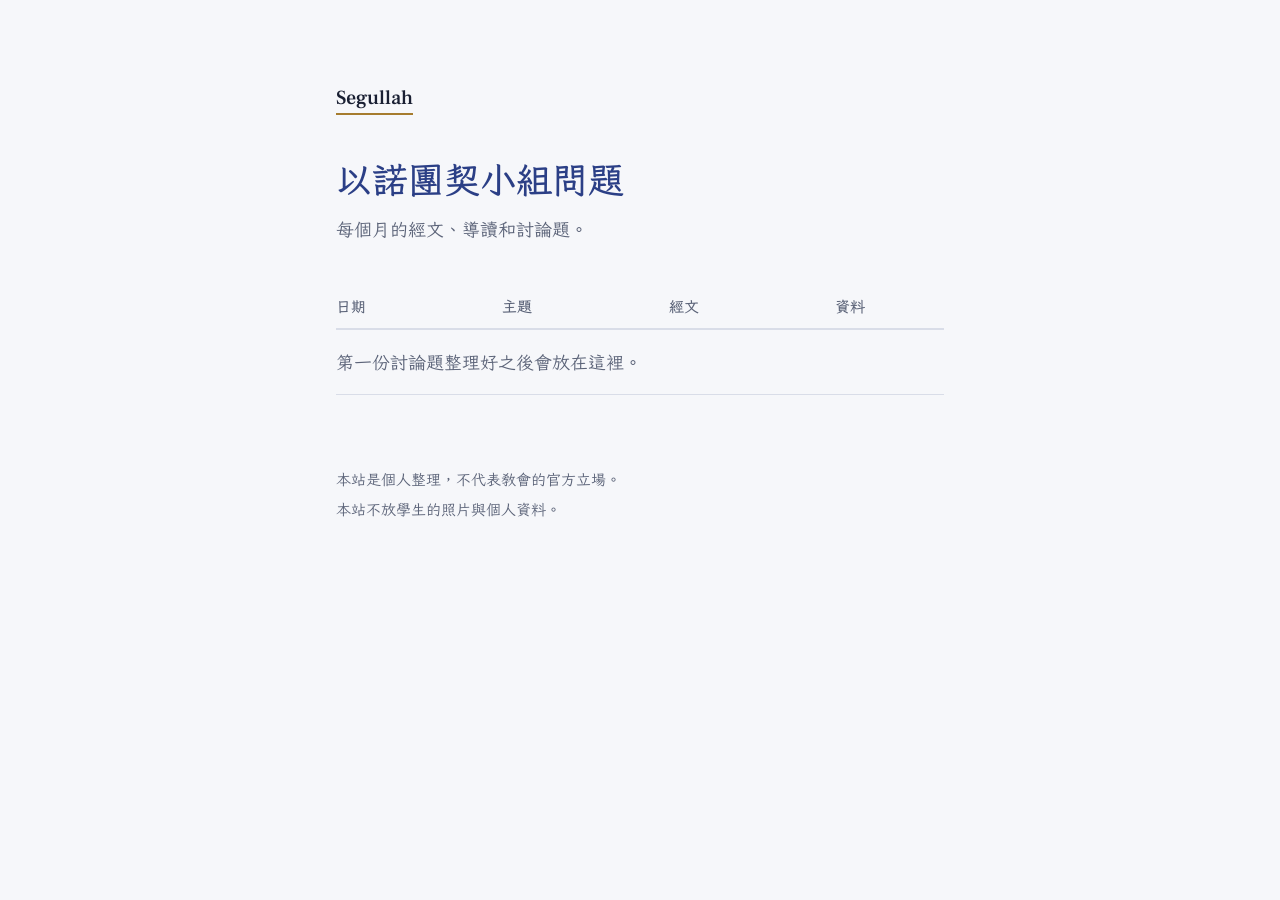
==== enoch-fellowship/index.html @ c88aff10 "其他服事：新增以諾團契小組問題列表頁 Co-Authored-By: Claude Opus 5.5 <noreply@anthropic.com> Claude-Session: https://c" ====
<!doctype html>
<html lang="zh-Hant-TW">
<head>
<meta charset="utf-8">
<meta name="viewport" content="width=device-width, initial-scale=1">
<title>以諾團契小組問題｜Segullah</title>
<meta name="description" content="以諾團契小組問題：每個月的經文、導讀和討論題。">
<link rel="icon" href="data:image/svg+xml,%3Csvg xmlns='http://www.w3.org/2000/svg' viewBox='0 0 64 64'%3E%3Crect width='64' height='64' rx='12' fill='%232B3F86'/%3E%3Ctext x='32' y='46' font-size='40' text-anchor='middle' fill='%23F6F7FA' font-family='serif'%3E%D7%A1%3C/text%3E%3C/svg%3E">
<link rel="preconnect" href="https://fonts.googleapis.com">
<link rel="preconnect" href="https://fonts.gstatic.com" crossorigin>
<link href="https://fonts.googleapis.com/css2?family=Frank+Ruhl+Libre:wght@500&family=LXGW+WenKai+TC:wght@400;700&display=swap" rel="stylesheet">
<link rel="stylesheet" href="../assets/site.css">
</head>
<body>
<main class="page">

  <a class="site-name" href="../" lang="en">Segullah</a>

  <h1 class="page-title">以諾團契小組問題</h1>
  <p class="lede">每個月的經文、導讀和討論題。</p>

  <table class="lessons">
    <thead>
      <tr><th scope="col">日期</th><th scope="col">主題</th><th scope="col">經文</th><th scope="col">資料</th></tr>
    </thead>
    <tbody>
      <tr class="empty-row"><td colspan="4">第一份討論題整理好之後會放在這裡。</td></tr>
      <!--
        新增一次：刪掉上面那一行 empty-row，照下面的格式加一列，新的放最上面。
        每一次一個資料夾：enoch-fellowship/YYYY-MM-DD/
        <tr>
          <td class="date"><time datetime="2026-11-20">2026/11/20</time></td>
          <td class="topic">主題</td>
          <td class="passage">哥林多後書 6:1–10</td>
          <td class="links"><a href="2026-11-20/">討論題</a></td>
        </tr>
      -->
    </tbody>
  </table>

  <footer>
    <p>本站是個人整理，不代表教會的官方立場。</p>
    <p>本站不放學生的照片與個人資料。</p>
  </footer>

</main>
</body>
</html>
---- assets/site.css ----
/* Segullah 全站樣式。首頁與各列表頁共用。 */

:root {
  --paper: #F6F7FA;
  --ink: #1A2033;
  --muted: #5B6378;
  --lapis: #2B3F86;
  --gold: #A67C2E;
  --line: #D9DDE8;
  --hebrew: "Frank Ruhl Libre", "Times New Roman", serif;
  --zh: "LXGW WenKai TC", "PingFang TC", "Noto Sans TC", "Microsoft JhengHei", sans-serif;
}
@media (prefers-color-scheme: dark) {
  :root:not([data-theme="light"]) {
    --paper: #141A33;
    --ink: #E8EAF2;
    --muted: #A3A9BD;
    --lapis: #A9B9F2;
    --gold: #D6B36A;
    --line: #2E365A;
  }
}
:root[data-theme="dark"] {
  --paper: #141A33;
  --ink: #E8EAF2;
  --muted: #A3A9BD;
  --lapis: #A9B9F2;
  --gold: #D6B36A;
  --line: #2E365A;
}

* { box-sizing: border-box; }
html { -webkit-text-size-adjust: 100%; }
body {
  margin: 0;
  background: var(--paper);
  color: var(--ink);
  font-family: var(--zh);
  font-size: 1.125rem;
  line-height: 1.8;
}
.page {
  max-width: 40rem;
  margin: 0 auto;
  padding: clamp(2.5rem, 8vw, 5rem) 16px 3rem;
}
a:focus-visible {
  outline: 3px solid var(--gold);
  outline-offset: 3px;
  border-radius: 2px;
}

/* ---------- 首頁 ---------- */

/* 希伯來文靠右（從右往左讀），其餘中文靠左 */
.masthead { margin-bottom: 3rem; }
.word {
  display: block;
  font-family: var(--hebrew);
  font-weight: 800;
  font-size: clamp(5.5rem, 26vw, 11rem);
  line-height: 1.05;
  color: var(--lapis);
  text-align: right;
  margin: 0;
  padding-bottom: 0.18em; /* 母音點在字母下方，留空間給它們，不壓到金線 */
}
.name {
  font-family: var(--hebrew);
  font-weight: 500;
  font-size: 1.75rem;
  line-height: 1.2;
  margin: 0.75rem 0 0;
  padding-top: 0.75rem;
  border-top: 2px solid var(--gold);
}
.gloss {
  color: var(--muted);
  font-size: 1rem;
  margin: 0.5rem 0 0;
}
.intro { margin: 0 0 3.5rem; }

section + section { margin-top: 3rem; }
h2 {
  font-size: 1.5rem;
  font-weight: 700;
  line-height: 1.4;
  color: var(--lapis);
  margin: 0 0 1rem;
}
.entries { list-style: none; margin: 0; padding: 0; }
.entry { padding: 1rem 0; border-top: 1px solid var(--line); }
.entry:last-child { border-bottom: 1px solid var(--line); }
.entry a,
.lessons a {
  color: var(--ink);
  font-weight: 700;
  text-decoration: underline;
  text-decoration-color: var(--gold);
  text-decoration-thickness: 2px;
  text-underline-offset: 0.3em;
}
.entry a { font-size: 1.25rem; }
.entry a:hover,
.lessons a:hover { color: var(--lapis); }
.empty {
  color: var(--muted);
  margin: 0;
  padding: 1rem 0;
  border-top: 1px solid var(--line);
  border-bottom: 1px solid var(--line);
}

footer {
  margin-top: 4.5rem;
  color: var(--muted);
  font-size: 0.9375rem;
  line-height: 1.7;
}
footer p { margin: 0.25rem 0; }

/* ---------- 列表頁 ---------- */

/* 左上角的站名，回首頁 */
.site-name {
  font-family: var(--hebrew);
  font-weight: 500;
  font-size: 1.25rem;
  color: var(--ink);
  text-decoration: none;
  border-bottom: 2px solid var(--gold);
  padding-bottom: 0.1em;
}
.site-name:hover { color: var(--lapis); }
.page-title {
  font-size: clamp(1.625rem, 6vw, 2.25rem);
  font-weight: 700;
  line-height: 1.35;
  color: var(--lapis);
  margin: 2.5rem 0 0.5rem;
}
.lede { color: var(--muted); margin: 0 0 2.5rem; }

.lessons { width: 100%; border-collapse: collapse; }
.lessons th {
  text-align: left;
  font-weight: 700;
  font-size: 0.9375rem;
  color: var(--muted);
  padding: 0.5rem 1rem 0.5rem 0;
  border-bottom: 2px solid var(--line);
}
.lessons td {
  padding: 1rem 1rem 1rem 0;
  border-bottom: 1px solid var(--line);
  vertical-align: top;
}
.lessons th:last-child,
.lessons td:last-child { padding-right: 0; }
.lessons .date {
  white-space: nowrap;
  font-variant-numeric: tabular-nums;
  color: var(--muted);
}
.lessons .topic { font-weight: 700; }
/* 經文與連結不在字中間斷行；主題欄吸收剩下的寬度 */
.lessons .passage,
.lessons .links { white-space: nowrap; }
.lessons .links a + a { margin-left: 0.75rem; }
.lessons .empty-row td { color: var(--muted); }

/* 手機：每一課疊成一塊，不左右捲動 */
@media (max-width: 600px) {
  .lessons thead {
    position: absolute;
    width: 1px;
    height: 1px;
    overflow: hidden;
    clip: rect(0 0 0 0);
    white-space: nowrap;
  }
  .lessons,
  .lessons tbody,
  .lessons tr,
  .lessons td { display: block; }
  .lessons tr {
    padding: 1rem 0;
    border-top: 1px solid var(--line);
  }
  .lessons tr:last-child { border-bottom: 1px solid var(--line); }
  .lessons td { border: 0; padding: 0; white-space: normal; }
  .lessons .date { font-size: 1rem; }
  .lessons .passage { color: var(--muted); font-size: 1rem; }
  .lessons .links { margin-top: 0.25rem; }
}
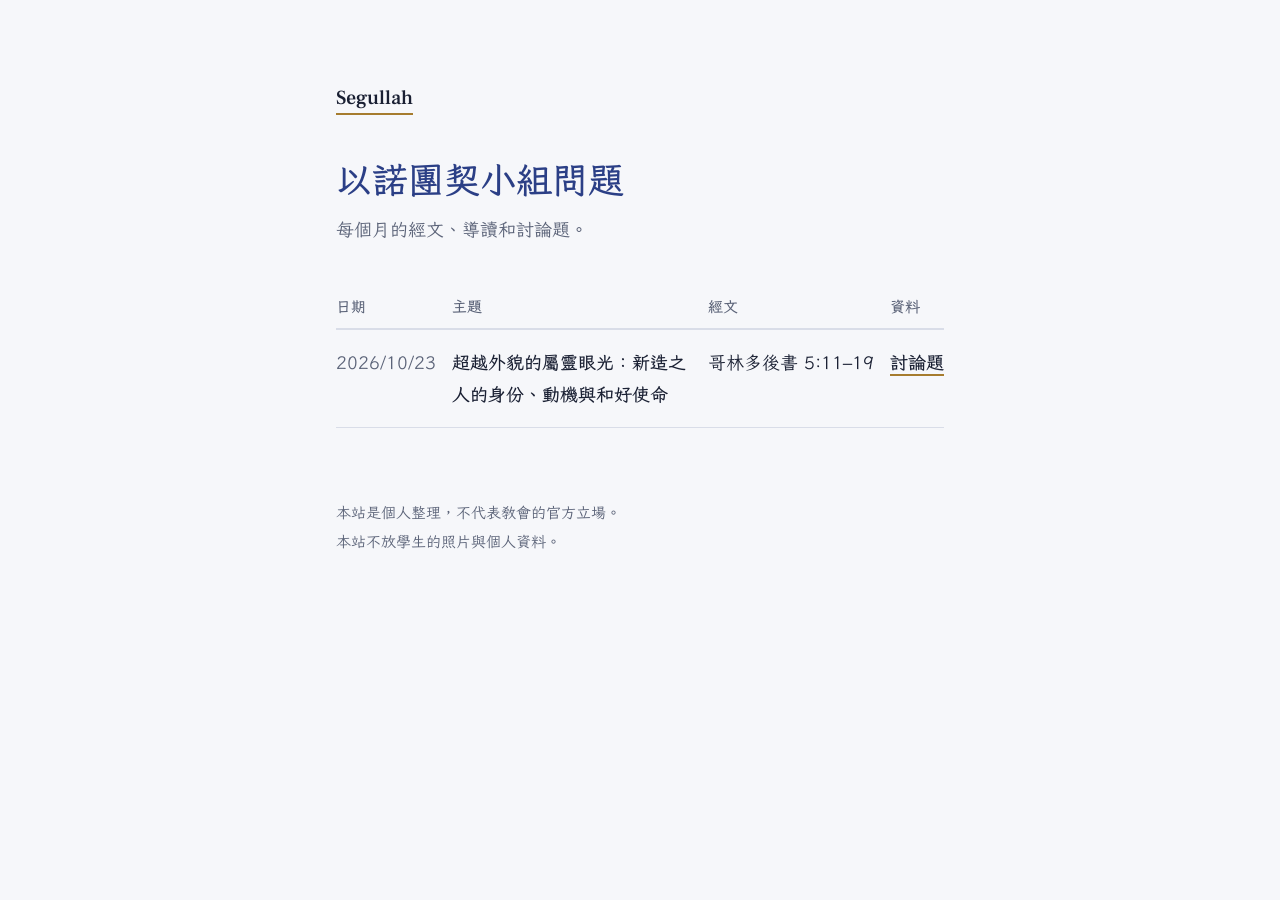
==== commit 5a92d1b1: "以諾團契：上架 2026-10-23「超越外貌的屬靈眼光」討論題 Co-Authored-By: Claude Opus 5.5 <noreply@anthropic.com> Claude-Sess" ====
--- a/enoch-fellowship/index.html
+++ b/enoch-fellowship/index.html
@@ -24,9 +24,14 @@
       <tr><th scope="col">日期</th><th scope="col">主題</th><th scope="col">經文</th><th scope="col">資料</th></tr>
     </thead>
     <tbody>
-      <tr class="empty-row"><td colspan="4">第一份討論題整理好之後會放在這裡。</td></tr>
+      <tr>
+        <td class="date"><time datetime="2026-10-23">2026/10/23</time></td>
+        <td class="topic">超越外貌的屬靈眼光：新造之人的身份、動機與和好使命</td>
+        <td class="passage">哥林多後書 5:11–19</td>
+        <td class="links"><a href="2026-10-23/">討論題</a></td>
+      </tr>
       <!--
-        新增一次：刪掉上面那一行 empty-row，照下面的格式加一列，新的放最上面。
+        新增一次：照下面的格式加一列，新的放最上面。
         每一次一個資料夾：enoch-fellowship/YYYY-MM-DD/
         <tr>
           <td class="date"><time datetime="2026-11-20">2026/11/20</time></td>
--- a/assets/site.css
+++ b/assets/site.css
@@ -119,6 +119,32 @@
   line-height: 1.7;
 }
 footer p { margin: 0.25rem 0; }
+
+/* ---------- 內容頁（例：一次團契的討論題） ---------- */
+
+.crumb { margin: 2.5rem 0 0; font-size: 1rem; }
+.crumb a {
+  color: var(--muted);
+  text-decoration: underline;
+  text-decoration-color: var(--line);
+  text-underline-offset: 0.25em;
+}
+.crumb a:hover { color: var(--lapis); }
+.crumb + .page-title { margin-top: 0.25rem; }
+.prose h2 { margin: 2.75rem 0 1rem; }
+.prose p { margin: 0 0 1.25rem; }
+.prose ol { margin: 0 0 1.5rem; padding-left: 1.75rem; }
+.prose li { margin: 0 0 1rem; padding-left: 0.25rem; }
+.prose li::marker { color: var(--gold); font-weight: 700; }
+.prose strong { color: var(--lapis); }
+.credit {
+  margin: 3rem 0 0;
+  padding-top: 1rem;
+  border-top: 1px solid var(--line);
+  color: var(--muted);
+  font-size: 0.9375rem;
+}
+.credit + footer { margin-top: 1.5rem; }
 
 /* ---------- 列表頁 ---------- */
 
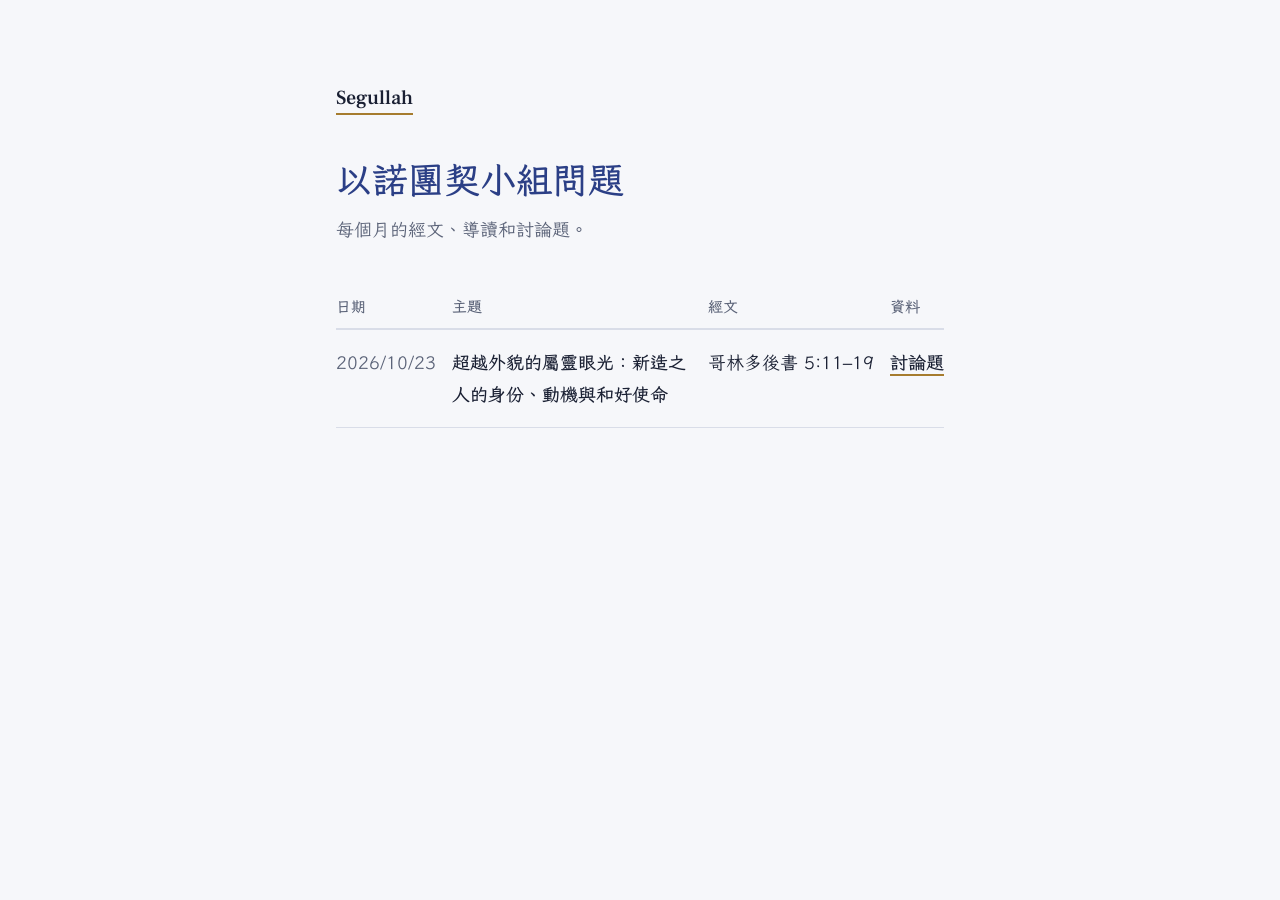
==== commit 65981c23: "上架國中部 10/18 投影片與以諾團契 10/23 討論題；移除各頁頁尾聲明 Co-Authored-By: Claude Opus 5.5 <noreply@anthropic.com> Clau" ====
--- a/enoch-fellowship/index.html
+++ b/enoch-fellowship/index.html
@@ -43,11 +43,6 @@
     </tbody>
   </table>
 
-  <footer>
-    <p>本站是個人整理，不代表教會的官方立場。</p>
-    <p>本站不放學生的照片與個人資料。</p>
-  </footer>
-
 </main>
 </body>
 </html>
